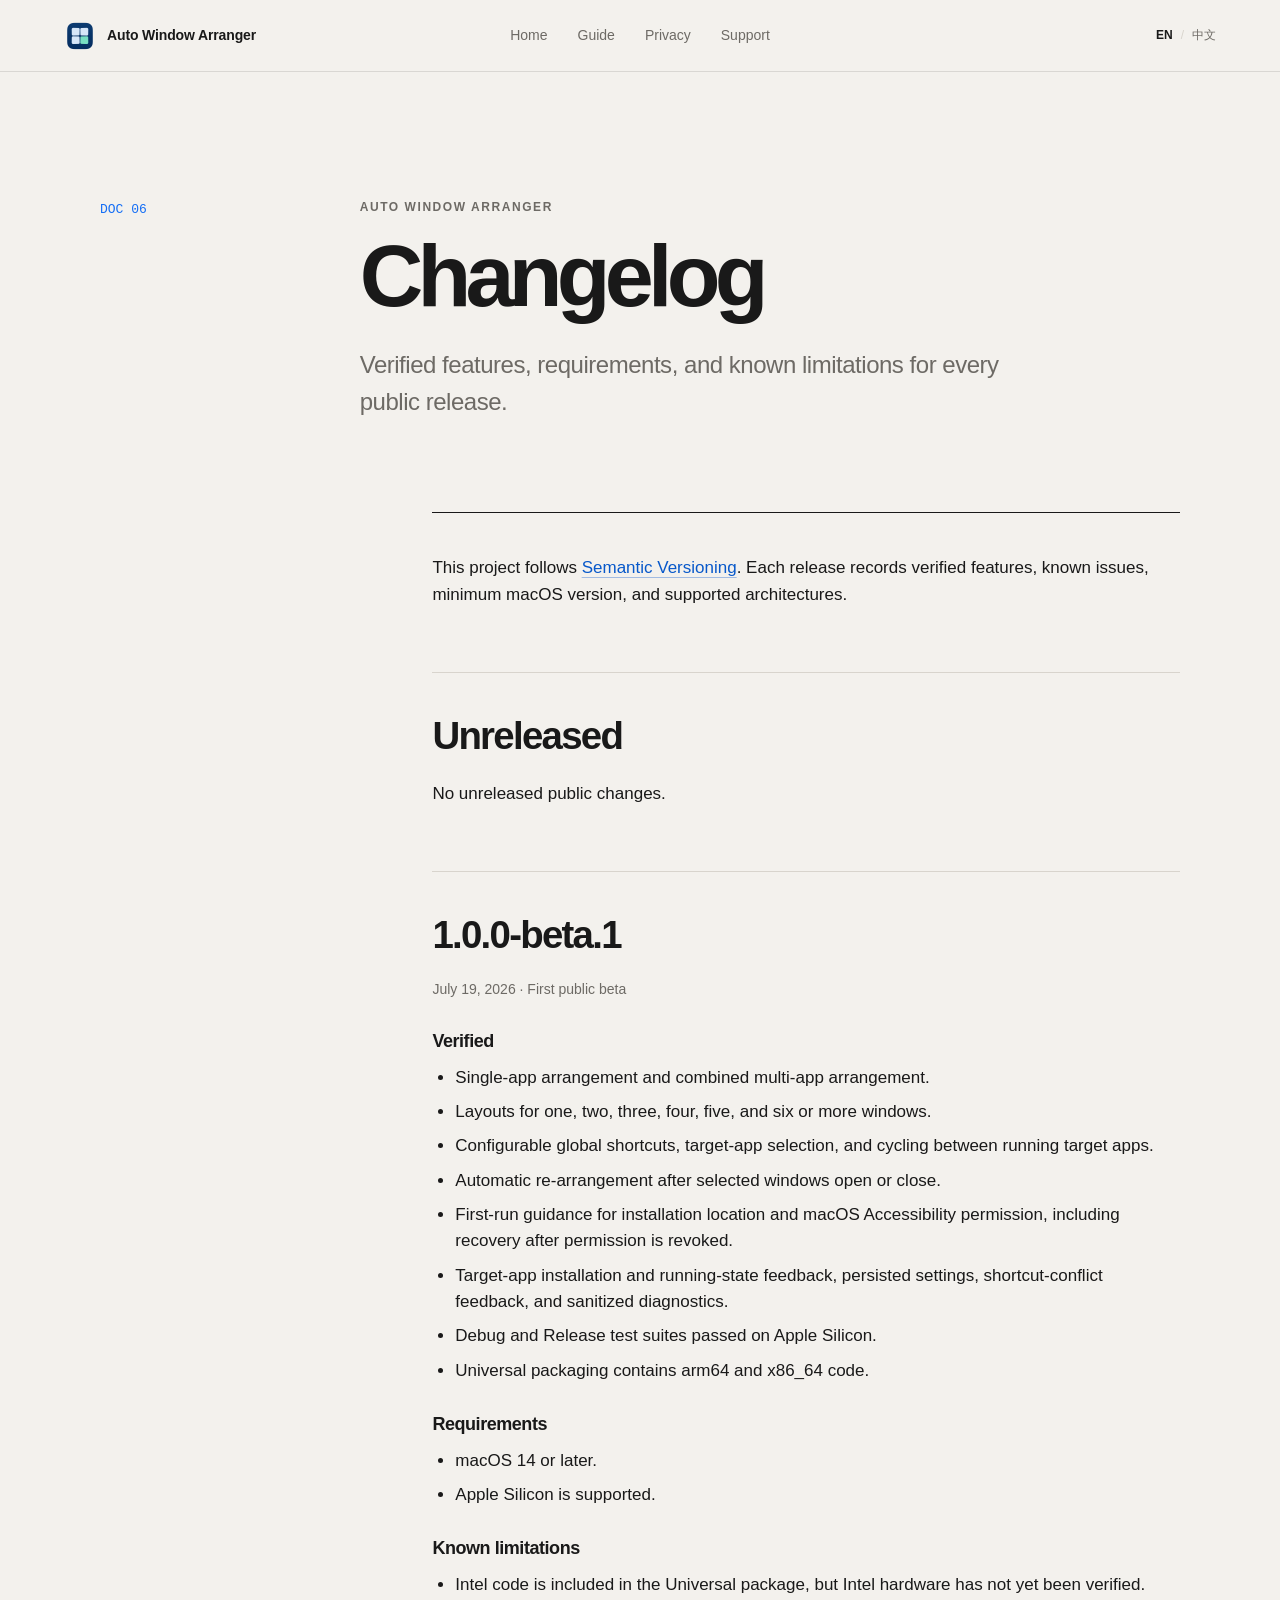
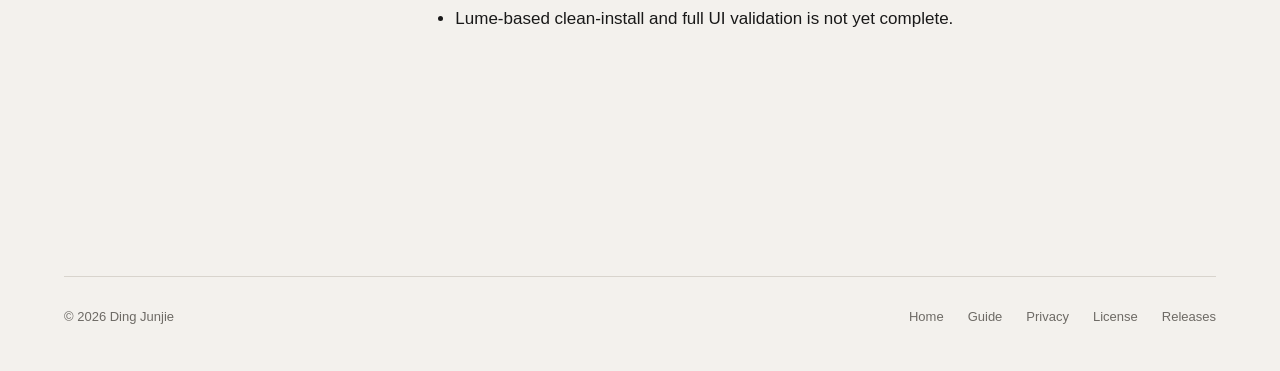
==== changelog.html @ 763513d2 "Add language-switched documentation pages" ====
<!doctype html>
<html lang="en" data-current-language="en" data-title-en="Changelog — Auto Window Arranger" data-title-zh="变更记录 — Auto Window Arranger">
  <head>
    <meta charset="utf-8">
    <meta name="viewport" content="width=device-width, initial-scale=1">
    <meta name="color-scheme" content="light">
    <meta name="description" content="Release history for Auto Window Arranger." data-description-en="Release history for Auto Window Arranger." data-description-zh="Auto Window Arranger 发布历史。">
    <title>Changelog — Auto Window Arranger</title>
    <link rel="icon" type="image/png" href="assets/app-icon.png">
    <link rel="stylesheet" href="styles.css">
    <script src="app.js" defer></script>
  </head>
  <body>
    <a class="skip-link" href="#main-content"><span data-language="en">Skip to content</span><span data-language="zh">跳到正文</span></a>
    <header class="site-header">
      <a class="wordmark" href="index.html" aria-label="Auto Window Arranger home" data-aria-label-en="Auto Window Arranger home" data-aria-label-zh="Auto Window Arranger 首页"><img src="assets/app-icon.png" alt="" width="32" height="32"><span>Auto Window Arranger</span></a>
      <nav class="site-nav" aria-label="Primary navigation" data-aria-label-en="Primary navigation" data-aria-label-zh="主导航"><a href="index.html"><span data-language="en">Home</span><span data-language="zh">首页</span></a><a href="guide.html"><span data-language="en">Guide</span><span data-language="zh">指南</span></a><a href="privacy.html"><span data-language="en">Privacy</span><span data-language="zh">隐私</span></a><a href="support.html"><span data-language="en">Support</span><span data-language="zh">支持</span></a></nav>
      <div class="language-switch" aria-label="Language" data-aria-label-en="Language" data-aria-label-zh="语言"><button type="button" data-language-option="en" aria-pressed="true">EN</button><span aria-hidden="true">/</span><button type="button" data-language-option="zh" aria-pressed="false">中文</button></div>
    </header>

    <main class="document-shell" id="main-content">
      <header class="document-hero"><p class="section-number">DOC 06</p><div><p class="eyebrow">Auto Window Arranger</p><h1><span data-language="en">Changelog</span><span data-language="zh">变更记录</span></h1><p class="document-lead"><span data-language="en">Verified features, requirements, and known limitations for every public release.</span><span data-language="zh">记录每个公开版本已验证的功能、系统要求和已知限制。</span></p></div></header>

      <article class="document-content" data-language="en" lang="en">
        <section><p>This project follows <a href="https://semver.org/">Semantic Versioning</a>. Each release records verified features, known issues, minimum macOS version, and supported architectures.</p></section>
        <section><h2>Unreleased</h2><p>No unreleased public changes.</p></section>
        <section>
          <h2>1.0.0-beta.1</h2>
          <p class="document-meta">July 19, 2026 · First public beta</p>
          <h3>Verified</h3>
          <ul><li>Single-app arrangement and combined multi-app arrangement.</li><li>Layouts for one, two, three, four, five, and six or more windows.</li><li>Configurable global shortcuts, target-app selection, and cycling between running target apps.</li><li>Automatic re-arrangement after selected windows open or close.</li><li>First-run guidance for installation location and macOS Accessibility permission, including recovery after permission is revoked.</li><li>Target-app installation and running-state feedback, persisted settings, shortcut-conflict feedback, and sanitized diagnostics.</li><li>Debug and Release test suites passed on Apple Silicon.</li><li>Universal packaging contains arm64 and x86_64 code.</li></ul>
          <h3>Requirements</h3><ul><li>macOS 14 or later.</li><li>Apple Silicon is supported.</li></ul>
          <h3>Known limitations</h3><ul><li>Intel code is included in the Universal package, but Intel hardware has not yet been verified.</li><li>Lume-based clean-install and full UI validation is not yet complete.</li></ul>
        </section>
      </article>

      <article class="document-content" data-language="zh" lang="zh-CN">
        <section><p>本项目采用<a href="https://semver.org/">语义化版本</a>。每个版本记录已验证功能、已知问题、最低 macOS 版本和支持架构。</p></section>
        <section><h2>尚未发布</h2><p>暂无尚未发布的公开变更。</p></section>
        <section>
          <h2>1.0.0-beta.1</h2>
          <p class="document-meta">2026 年 7 月 19 日 · 首个公开 Beta</p>
          <h3>已验证</h3>
          <ul><li>单 App 排列和多 App 组合排列。</li><li>已验证 1、2、3、4、5 和 6 个以上窗口的布局。</li><li>可配置的全局快捷键、目标 App 选择及运行中目标 App 的循环切换。</li><li>所选窗口打开或关闭后的自动重排。</li><li>首次运行时的安装位置和 macOS 辅助功能权限引导，以及权限撤销后的恢复入口。</li><li>目标 App 安装与运行状态反馈、设置持久化、快捷键冲突反馈和脱敏诊断。</li><li>Debug 和 Release 测试套件已在 Apple Silicon 上通过。</li><li>Universal 包已包含 arm64 和 x86_64 代码。</li></ul>
          <h3>系统要求</h3><ul><li>macOS 14 或更高版本。</li><li>支持 Apple Silicon。</li></ul>
          <h3>已知限制</h3><ul><li>Universal 包已包含 Intel 代码，但 Intel 真机尚未验证。</li><li>基于 Lume 的干净安装与完整界面验证尚未完成。</li></ul>
        </section>
      </article>
    </main>

    <footer class="site-footer"><p>© 2026 Ding Junjie</p><nav aria-label="Footer navigation" data-aria-label-en="Footer navigation" data-aria-label-zh="页脚导航"><a href="index.html"><span data-language="en">Home</span><span data-language="zh">首页</span></a><a href="guide.html"><span data-language="en">Guide</span><span data-language="zh">指南</span></a><a href="privacy.html"><span data-language="en">Privacy</span><span data-language="zh">隐私</span></a><a href="license.html"><span data-language="en">License</span><span data-language="zh">许可</span></a><a href="https://github.com/junjie-xyz/auto-window-arranger/releases"><span data-language="en">Releases</span><span data-language="zh">发布</span></a></nav></footer>
  </body>
</html>
---- styles.css ----
:root {
  --background: #f3f1ed;
  --surface: #fbfaf7;
  --ink: #191919;
  --muted: #6d6a65;
  --line: #d8d4cd;
  --accent: #146ef5;
  --accent-dark: #0758ca;
  --header-height: 72px;
  --page-gutter: clamp(20px, 5vw, 80px);
  --content-width: 1280px;
}

* {
  box-sizing: border-box;
}

html {
  scroll-behavior: smooth;
}

body {
  margin: 0;
  background: var(--background);
  color: var(--ink);
  font-family: -apple-system, BlinkMacSystemFont, "SF Pro Text", "Helvetica Neue", sans-serif;
  font-size: 17px;
  line-height: 1.55;
  text-rendering: optimizeLegibility;
}

button,
a {
  font: inherit;
}

a {
  color: inherit;
}

img {
  display: block;
  max-width: 100%;
}

[data-language="zh"] {
  display: none;
}

html[data-current-language="zh"] [data-language="en"] {
  display: none;
}

html[data-current-language="zh"] [data-language="zh"] {
  display: revert;
}

.skip-link {
  position: fixed;
  top: 10px;
  left: 10px;
  z-index: 100;
  padding: 10px 14px;
  background: var(--ink);
  color: white;
  text-decoration: none;
  transform: translateY(-150%);
}

.skip-link:focus {
  transform: translateY(0);
}

.site-header {
  position: relative;
  z-index: 20;
  height: var(--header-height);
  display: grid;
  grid-template-columns: 1fr auto 1fr;
  align-items: center;
  gap: 24px;
  padding: 0 var(--page-gutter);
  border-bottom: 1px solid rgba(25, 25, 25, 0.12);
}

.wordmark {
  display: inline-flex;
  align-items: center;
  gap: 11px;
  width: fit-content;
  color: var(--ink);
  font-size: 14px;
  font-weight: 650;
  letter-spacing: -0.01em;
  text-decoration: none;
}

.wordmark img {
  border-radius: 8px;
}

.site-nav {
  display: flex;
  align-items: center;
  gap: 30px;
  font-size: 14px;
}

.site-nav a,
.site-footer a {
  color: var(--muted);
  text-decoration: none;
  transition: color 160ms ease;
}

.site-nav a:hover,
.site-footer a:hover {
  color: var(--accent);
}

.language-switch {
  justify-self: end;
  display: flex;
  align-items: center;
  gap: 8px;
  color: var(--line);
  font-size: 12px;
}

.language-switch button {
  padding: 4px 0;
  border: 0;
  background: transparent;
  color: var(--muted);
  cursor: pointer;
}

.language-switch button[aria-pressed="true"] {
  color: var(--ink);
  font-weight: 700;
}

.language-switch button:hover {
  color: var(--accent);
}

.hero {
  min-height: calc(100svh - var(--header-height));
  display: grid;
  grid-template-columns: minmax(310px, 0.88fr) minmax(440px, 1.12fr);
  align-items: center;
  gap: clamp(30px, 5vw, 100px);
  padding: clamp(56px, 8vh, 100px) var(--page-gutter);
  overflow: hidden;
}

.hero-copy {
  position: relative;
  z-index: 2;
  min-width: 0;
  max-width: 670px;
}

.eyebrow {
  margin: 0 0 18px;
  color: var(--muted);
  font-size: 12px;
  font-weight: 700;
  letter-spacing: 0.13em;
  line-height: 1.3;
  text-transform: uppercase;
}

h1,
h2,
h3,
p {
  text-wrap: pretty;
}

h1 {
  margin: 0;
  font-size: clamp(64px, 7.8vw, 130px);
  font-weight: 720;
  letter-spacing: -0.075em;
  line-height: 0.82;
}

.hero-promise {
  max-width: 570px;
  margin: 36px 0 0;
  font-size: clamp(27px, 3vw, 46px);
  font-weight: 590;
  letter-spacing: -0.045em;
  line-height: 1.05;
}

.hero-summary {
  max-width: 590px;
  margin: 24px 0 0;
  color: var(--muted);
  font-size: clamp(16px, 1.2vw, 19px);
}

.hero-actions {
  display: flex;
  align-items: center;
  flex-wrap: wrap;
  gap: 22px;
  margin-top: 32px;
}

.button {
  display: inline-flex;
  align-items: center;
  justify-content: center;
  gap: 11px;
  min-height: 50px;
  padding: 13px 19px;
  border: 1px solid transparent;
  text-decoration: none;
  transition: background-color 160ms ease, border-color 160ms ease, transform 160ms ease;
}

.button-primary {
  background: var(--accent);
  color: white;
  font-weight: 650;
}

.button-primary:hover {
  background: var(--accent-dark);
  transform: translateY(-2px);
}

.text-link {
  display: inline-flex;
  align-items: center;
  gap: 8px;
  color: var(--ink);
  font-weight: 620;
  text-decoration-color: var(--line);
  text-decoration-thickness: 1px;
  text-underline-offset: 5px;
  transition: color 160ms ease, text-decoration-color 160ms ease;
}

.text-link:hover {
  color: var(--accent);
  text-decoration-color: var(--accent);
}

.availability {
  margin: 19px 0 0;
  color: var(--muted);
  font-size: 13px;
}

.geometry-stage {
  position: relative;
  min-height: min(67vh, 720px);
  display: grid;
  grid-template-rows: 1fr auto;
  place-items: center;
  gap: 42px;
  margin: 0;
}

.geometry-stage figcaption {
  color: var(--muted);
  font-family: ui-monospace, "SFMono-Regular", Menlo, monospace;
  font-size: 10px;
  letter-spacing: 0.08em;
  text-transform: uppercase;
}

.screen-outline {
  position: relative;
  width: min(100%, 720px);
  aspect-ratio: 1.38;
  border: 1px solid rgba(25, 25, 25, 0.35);
}

.screen-outline::before,
.screen-outline::after {
  position: absolute;
  content: "";
  background: var(--line);
}

.screen-outline::before {
  right: -34px;
  bottom: -1px;
  left: -34px;
  height: 1px;
}

.screen-outline::after {
  top: -34px;
  bottom: -34px;
  left: -1px;
  width: 1px;
}

.screen-origin,
.dimension {
  position: absolute;
  color: var(--muted);
  font-family: ui-monospace, "SFMono-Regular", Menlo, monospace;
  font-size: 10px;
  letter-spacing: 0.04em;
}

.screen-origin {
  top: -24px;
  left: 8px;
}

.dimension-width {
  bottom: -27px;
  left: 50%;
  transform: translateX(-50%);
}

.dimension-height {
  top: 50%;
  left: -47px;
  transform: rotate(-90deg) translateX(50%);
}

.window-tile {
  position: absolute;
  border: 1px solid var(--accent);
  background: var(--surface);
  color: var(--accent);
  transition: background-color 220ms ease, color 220ms ease, transform 220ms ease;
}

.window-tile span {
  position: absolute;
  top: 8px;
  left: 10px;
  font-family: ui-monospace, "SFMono-Regular", Menlo, monospace;
  font-size: 10px;
}

.window-tile-one {
  top: 3%;
  left: 2%;
  width: 47%;
  height: 45%;
}

.window-tile-two {
  top: 3%;
  right: 2%;
  width: 47%;
  height: 45%;
}

.window-tile-three {
  bottom: 3%;
  left: 2%;
  width: 47%;
  height: 45%;
}

.window-tile-four {
  right: 2%;
  bottom: 3%;
  width: 47%;
  height: 45%;
}

.window-tile-five {
  top: 28%;
  left: 27%;
  z-index: 2;
  width: 46%;
  height: 44%;
  background: var(--accent);
  color: white;
}

.screen-outline:hover .window-tile-five {
  transform: translate(8px, -8px);
}

.fact-line,
.section,
.final-cta,
.site-footer {
  width: min(100% - (var(--page-gutter) * 2), var(--content-width));
  margin-inline: auto;
}

.fact-line {
  padding: 32px 0;
  border-top: 1px solid var(--line);
  border-bottom: 1px solid var(--line);
}

.fact-line p {
  display: flex;
  align-items: baseline;
  justify-content: space-between;
  gap: 32px;
  margin: 0;
  color: var(--muted);
}

.fact-line strong {
  color: var(--ink);
  font-size: 20px;
}

.section {
  padding: clamp(100px, 14vw, 190px) 0;
  border-bottom: 1px solid var(--line);
}

.section-heading {
  display: grid;
  grid-template-columns: minmax(120px, 0.28fr) 1fr;
  align-items: start;
  gap: 30px;
  margin-bottom: clamp(60px, 8vw, 100px);
}

.section-number {
  margin: 0;
  color: var(--accent);
  font-family: ui-monospace, "SFMono-Regular", Menlo, monospace;
  font-size: 13px;
}

h2 {
  max-width: 900px;
  margin: 0;
  font-size: clamp(42px, 6vw, 84px);
  font-weight: 640;
  letter-spacing: -0.06em;
  line-height: 0.98;
}

h3 {
  margin: 0;
  font-size: 20px;
  font-weight: 650;
  letter-spacing: -0.025em;
  line-height: 1.2;
}

.steps {
  margin: 0;
  padding: 0;
  border-top: 1px solid var(--ink);
  list-style: none;
}

.steps li {
  display: grid;
  grid-template-columns: minmax(120px, 0.28fr) 1fr;
  gap: 30px;
  padding: 34px 0;
  border-bottom: 1px solid var(--line);
}

.step-index {
  color: var(--muted);
  font-family: ui-monospace, "SFMono-Regular", Menlo, monospace;
  font-size: 13px;
}

.steps p {
  max-width: 650px;
  margin: 8px 0 0;
  color: var(--muted);
}

code {
  font-family: ui-monospace, "SFMono-Regular", Menlo, monospace;
  font-size: 0.88em;
}

.permission-note {
  display: grid;
  grid-template-columns: minmax(120px, 0.28fr) 1fr;
  gap: 30px;
  margin-top: 55px;
}

.permission-note p:last-child {
  max-width: 790px;
  margin: 0;
  font-size: clamp(20px, 2.3vw, 32px);
  letter-spacing: -0.025em;
  line-height: 1.28;
}

.layout-list {
  display: grid;
  grid-template-columns: repeat(3, 1fr);
  border-top: 1px solid var(--ink);
}

.layout-item {
  min-width: 0;
  padding: 32px clamp(18px, 3vw, 42px) 30px;
  border-right: 1px solid var(--line);
  border-bottom: 1px solid var(--line);
}

.layout-item:nth-child(3n) {
  border-right: 0;
}

.layout-item > div:last-child {
  display: flex;
  align-items: baseline;
  justify-content: space-between;
  gap: 16px;
  margin-top: 24px;
  color: var(--muted);
  font-size: 14px;
}

.layout-item strong {
  color: var(--ink);
  font-size: 23px;
}

.layout-diagram {
  position: relative;
  display: grid;
  gap: 3px;
  width: 100%;
  aspect-ratio: 1.72;
  border: 1px solid var(--line);
  padding: 6px;
}

.layout-diagram i {
  display: block;
  border: 1px solid var(--accent);
  background: transparent;
  transition: background-color 180ms ease, transform 180ms ease;
}

.layout-item:hover .layout-diagram i {
  background: var(--accent);
}

.layout-item:hover .layout-diagram i:nth-child(even) {
  transform: translateY(-2px);
}

.layout-one {
  display: block;
}

.layout-one i {
  position: absolute;
  inset: 23% 24%;
}

.layout-two,
.layout-three {
  grid-template-columns: repeat(2, 1fr);
}

.layout-three {
  grid-template-columns: repeat(3, 1fr);
}

.layout-four,
.layout-five,
.layout-six {
  grid-template-columns: repeat(2, 1fr);
  grid-template-rows: repeat(2, 1fr);
}

.layout-five i:nth-child(5) {
  position: absolute;
  inset: 26% 28%;
  background: var(--surface);
}

.layout-item:hover .layout-five i:nth-child(5) {
  background: var(--accent);
  transform: translate(4px, -4px);
}

.layout-six {
  grid-template-columns: repeat(3, 1fr);
}

.layout-copy {
  display: grid;
  grid-template-columns: minmax(120px, 0.28fr) 1fr;
  gap: 30px;
  margin-top: 55px;
}

.layout-copy::before {
  color: var(--muted);
  content: "↳";
  font-size: 22px;
}

.layout-copy p {
  max-width: 860px;
  margin: 0;
  font-size: clamp(21px, 2.7vw, 36px);
  letter-spacing: -0.035em;
  line-height: 1.26;
}

.trust-columns {
  display: grid;
  grid-template-columns: repeat(2, 1fr);
  border-top: 1px solid var(--ink);
}

.trust-column {
  padding: 40px clamp(0px, 4vw, 60px) 46px 0;
  border-bottom: 1px solid var(--line);
}

.trust-column + .trust-column {
  padding-right: 0;
  padding-left: clamp(0px, 4vw, 60px);
  border-left: 1px solid var(--line);
}

.trust-column p {
  max-width: 520px;
  margin: 18px 0 26px;
  color: var(--muted);
}

.compatibility {
  margin-top: 62px;
  padding-left: calc(28% + 30px);
}

.compatibility p {
  max-width: 800px;
  margin: 0;
  color: var(--muted);
}

.compatibility strong {
  display: block;
  margin-bottom: 8px;
  color: var(--ink);
}

.final-cta {
  min-height: 72vh;
  display: flex;
  flex-direction: column;
  align-items: center;
  justify-content: center;
  padding: clamp(100px, 14vw, 190px) 0;
  text-align: center;
}

.final-cta img {
  margin-bottom: 26px;
  border-radius: 17px;
}

.final-cta h2 {
  max-width: 920px;
}

.final-cta > p:not(.eyebrow) {
  margin: 24px 0 30px;
  color: var(--muted);
}

.site-footer {
  display: flex;
  align-items: center;
  justify-content: space-between;
  gap: 30px;
  padding: 30px 0 44px;
  border-top: 1px solid var(--line);
  color: var(--muted);
  font-size: 13px;
}

.site-footer p {
  margin: 0;
}

.site-footer nav {
  display: flex;
  flex-wrap: wrap;
  gap: 24px;
}

.document-shell {
  width: min(100% - (var(--page-gutter) * 2), 1080px);
  margin-inline: auto;
  padding: clamp(72px, 10vw, 128px) 0 clamp(110px, 14vw, 180px);
}

.document-hero {
  display: grid;
  grid-template-columns: minmax(120px, 0.28fr) 1fr;
  gap: 30px;
  padding-bottom: clamp(56px, 8vw, 92px);
}

.document-hero h1 {
  max-width: 820px;
  font-size: clamp(48px, 7vw, 88px);
  font-weight: 660;
  letter-spacing: -0.065em;
  line-height: 0.96;
}

.document-lead {
  max-width: 720px;
  margin: 28px 0 0;
  color: var(--muted);
  font-size: clamp(18px, 2vw, 24px);
  letter-spacing: -0.02em;
}

.document-content {
  max-width: 800px;
  margin-left: calc(28% + 30px);
}

.document-content section {
  padding: 42px 0 46px;
  border-top: 1px solid var(--line);
}

.document-content section:first-child {
  border-top-color: var(--ink);
}

.document-content h2 {
  margin: 0 0 24px;
  font-size: clamp(29px, 3vw, 40px);
  font-weight: 640;
  letter-spacing: -0.045em;
  line-height: 1.08;
}

.document-content h3 {
  margin: 30px 0 12px;
  font-size: 18px;
}

.document-content p,
.document-content ul,
.document-content ol {
  margin-top: 0;
  margin-bottom: 18px;
}

.document-content ul,
.document-content ol {
  padding-left: 1.35em;
}

.document-content li + li {
  margin-top: 8px;
}

.document-content a {
  color: var(--accent-dark);
  text-decoration-color: rgba(7, 88, 202, 0.35);
  text-underline-offset: 4px;
}

.document-content pre {
  overflow-x: auto;
  margin: 20px 0;
  padding: 18px 20px;
  border-left: 2px solid var(--accent);
  background: var(--surface);
}

.document-content pre code {
  font-size: 14px;
}

.document-meta {
  color: var(--muted);
  font-size: 14px;
}

.motion-ready .window-tile {
  opacity: 0;
  transform: translateY(18px) scale(0.985);
}

.motion-ready.is-ready .window-tile {
  opacity: 1;
  transform: none;
  transition: opacity 420ms ease, transform 520ms cubic-bezier(0.2, 0.75, 0.3, 1), background-color 220ms ease, color 220ms ease;
}

.motion-ready.is-ready .window-tile-two {
  transition-delay: 70ms;
}

.motion-ready.is-ready .window-tile-three {
  transition-delay: 140ms;
}

.motion-ready.is-ready .window-tile-four {
  transition-delay: 210ms;
}

.motion-ready.is-ready .window-tile-five {
  transition-delay: 340ms;
}

.motion-ready .reveal {
  opacity: 0;
  transform: translateY(24px);
  transition: opacity 480ms ease, transform 560ms cubic-bezier(0.2, 0.75, 0.3, 1);
}

.motion-ready .reveal.is-visible {
  opacity: 1;
  transform: translateY(0);
}

:focus-visible {
  outline: 3px solid var(--accent);
  outline-offset: 4px;
}

@media (max-width: 980px) {
  .site-header {
    grid-template-columns: 1fr auto;
  }

  .site-nav {
    display: none;
  }

  .hero {
    grid-template-columns: minmax(0, 1fr);
    padding-top: 72px;
  }

  .geometry-stage {
    min-height: auto;
    padding: 30px 30px 35px;
  }

  .screen-outline {
    width: min(86vw, 680px);
  }

  .layout-list {
    grid-template-columns: repeat(2, 1fr);
  }

  .layout-item:nth-child(3n) {
    border-right: 1px solid var(--line);
  }

  .layout-item:nth-child(2n) {
    border-right: 0;
  }

}

@media (max-width: 680px) {
  :root {
    --header-height: 64px;
  }

  body {
    font-size: 16px;
  }

  .site-header {
    gap: 14px;
  }

  .wordmark span {
    display: none;
  }

  .hero {
    min-height: auto;
    padding-top: 62px;
    padding-bottom: 76px;
  }

  h1 {
    font-size: clamp(48px, 13.5vw, 60px);
  }

  .hero-promise {
    margin-top: 28px;
  }

  .geometry-stage {
    padding: 26px 23px 30px;
  }

  .dimension-height {
    left: -41px;
  }

  .fact-line p {
    display: block;
  }

  .fact-line strong {
    display: block;
    margin-bottom: 7px;
  }

  .section-heading,
  .steps li,
  .permission-note,
  .layout-copy {
    grid-template-columns: 1fr;
    gap: 18px;
  }

  .section-heading {
    margin-bottom: 54px;
  }

  .layout-list {
    grid-template-columns: 1fr;
  }

  .layout-item,
  .layout-item:nth-child(3n) {
    border-right: 0;
  }

  .layout-copy::before {
    display: none;
  }

  .trust-columns {
    grid-template-columns: 1fr;
  }

  .trust-column,
  .trust-column + .trust-column {
    padding-right: 0;
    padding-left: 0;
    border-left: 0;
  }

  .compatibility {
    padding-left: 0;
  }

  .document-hero {
    grid-template-columns: 1fr;
    gap: 18px;
  }

  .document-content {
    margin-left: 0;
  }

  .site-footer {
    align-items: flex-start;
    flex-direction: column;
  }
}

@media (prefers-reduced-motion: reduce) {
  html {
    scroll-behavior: auto;
  }

  *,
  *::before,
  *::after {
    animation-duration: 0.01ms !important;
    animation-iteration-count: 1 !important;
    scroll-behavior: auto !important;
    transition-duration: 0.01ms !important;
    transition-delay: 0ms !important;
  }

  .motion-ready .window-tile,
  .motion-ready .reveal {
    opacity: 1;
    transform: none;
  }
}
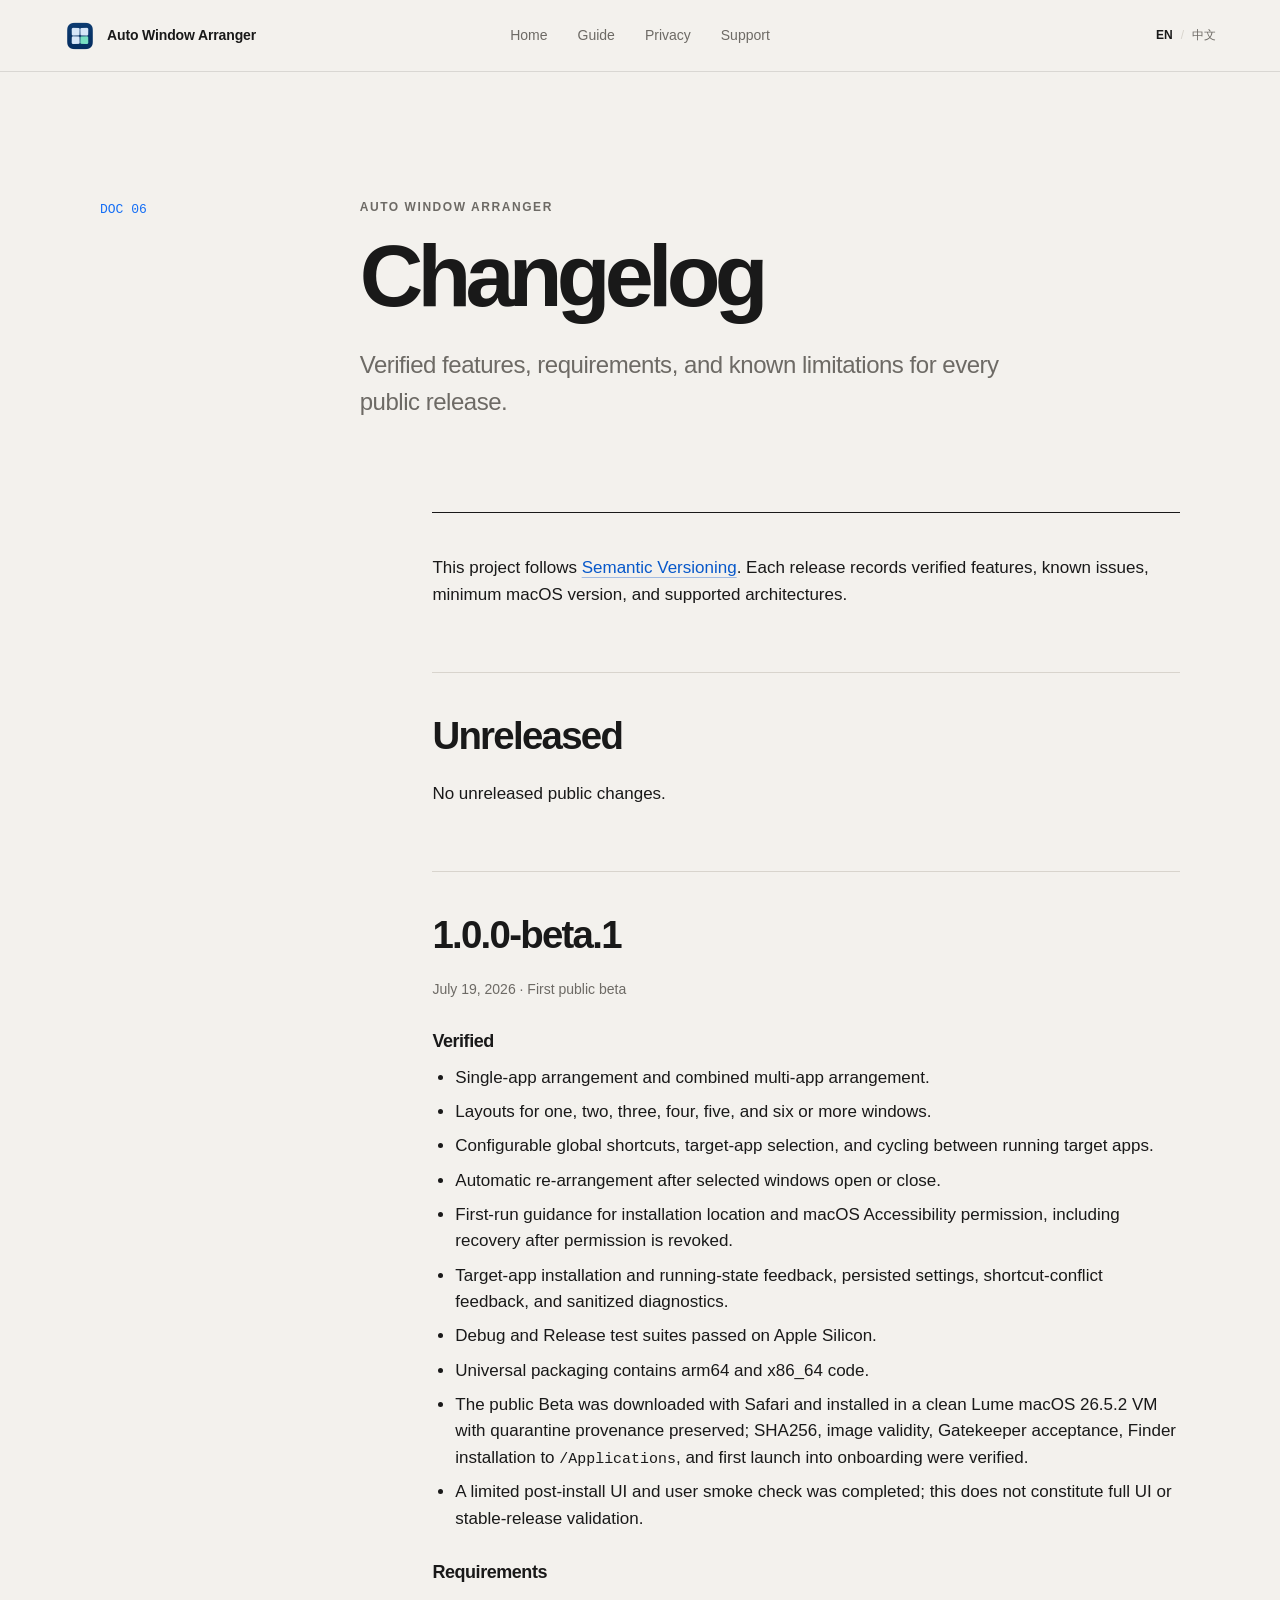
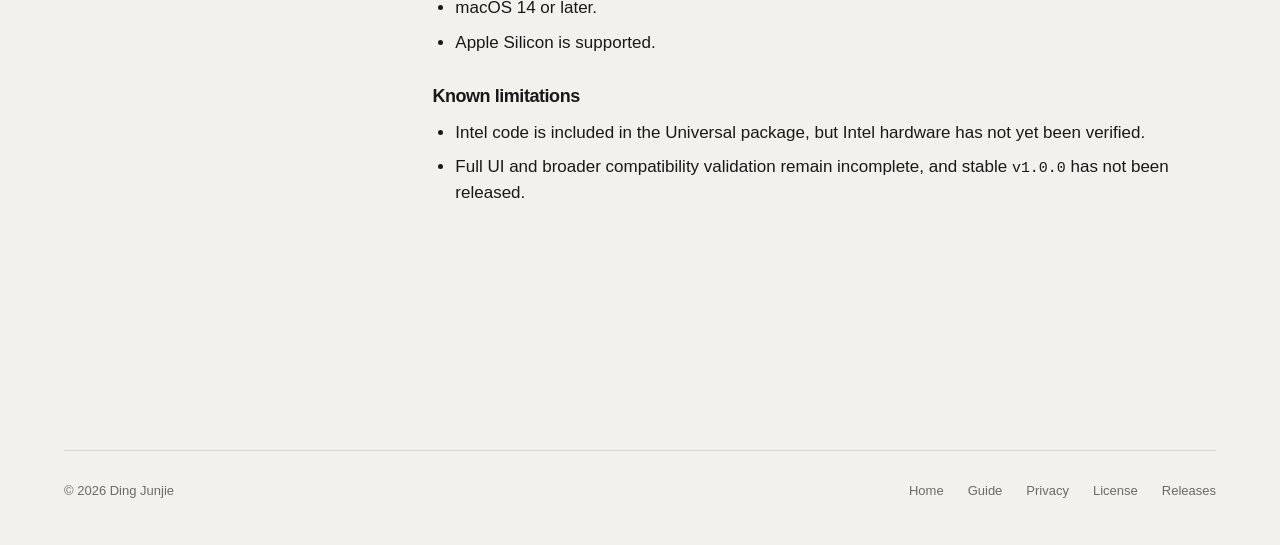
==== commit 3351d2e2: "Update beta validation status" ====
--- a/changelog.html
+++ b/changelog.html
@@ -28,9 +28,9 @@
           <h2>1.0.0-beta.1</h2>
           <p class="document-meta">July 19, 2026 · First public beta</p>
           <h3>Verified</h3>
-          <ul><li>Single-app arrangement and combined multi-app arrangement.</li><li>Layouts for one, two, three, four, five, and six or more windows.</li><li>Configurable global shortcuts, target-app selection, and cycling between running target apps.</li><li>Automatic re-arrangement after selected windows open or close.</li><li>First-run guidance for installation location and macOS Accessibility permission, including recovery after permission is revoked.</li><li>Target-app installation and running-state feedback, persisted settings, shortcut-conflict feedback, and sanitized diagnostics.</li><li>Debug and Release test suites passed on Apple Silicon.</li><li>Universal packaging contains arm64 and x86_64 code.</li></ul>
+          <ul><li>Single-app arrangement and combined multi-app arrangement.</li><li>Layouts for one, two, three, four, five, and six or more windows.</li><li>Configurable global shortcuts, target-app selection, and cycling between running target apps.</li><li>Automatic re-arrangement after selected windows open or close.</li><li>First-run guidance for installation location and macOS Accessibility permission, including recovery after permission is revoked.</li><li>Target-app installation and running-state feedback, persisted settings, shortcut-conflict feedback, and sanitized diagnostics.</li><li>Debug and Release test suites passed on Apple Silicon.</li><li>Universal packaging contains arm64 and x86_64 code.</li><li>The public Beta was downloaded with Safari and installed in a clean Lume macOS 26.5.2 VM with quarantine provenance preserved; SHA256, image validity, Gatekeeper acceptance, Finder installation to <code>/Applications</code>, and first launch into onboarding were verified.</li><li>A limited post-install UI and user smoke check was completed; this does not constitute full UI or stable-release validation.</li></ul>
           <h3>Requirements</h3><ul><li>macOS 14 or later.</li><li>Apple Silicon is supported.</li></ul>
-          <h3>Known limitations</h3><ul><li>Intel code is included in the Universal package, but Intel hardware has not yet been verified.</li><li>Lume-based clean-install and full UI validation is not yet complete.</li></ul>
+          <h3>Known limitations</h3><ul><li>Intel code is included in the Universal package, but Intel hardware has not yet been verified.</li><li>Full UI and broader compatibility validation remain incomplete, and stable <code>v1.0.0</code> has not been released.</li></ul>
         </section>
       </article>
 
@@ -41,9 +41,9 @@
           <h2>1.0.0-beta.1</h2>
           <p class="document-meta">2026 年 7 月 19 日 · 首个公开 Beta</p>
           <h3>已验证</h3>
-          <ul><li>单 App 排列和多 App 组合排列。</li><li>已验证 1、2、3、4、5 和 6 个以上窗口的布局。</li><li>可配置的全局快捷键、目标 App 选择及运行中目标 App 的循环切换。</li><li>所选窗口打开或关闭后的自动重排。</li><li>首次运行时的安装位置和 macOS 辅助功能权限引导，以及权限撤销后的恢复入口。</li><li>目标 App 安装与运行状态反馈、设置持久化、快捷键冲突反馈和脱敏诊断。</li><li>Debug 和 Release 测试套件已在 Apple Silicon 上通过。</li><li>Universal 包已包含 arm64 和 x86_64 代码。</li></ul>
+          <ul><li>单 App 排列和多 App 组合排列。</li><li>已验证 1、2、3、4、5 和 6 个以上窗口的布局。</li><li>可配置的全局快捷键、目标 App 选择及运行中目标 App 的循环切换。</li><li>所选窗口打开或关闭后的自动重排。</li><li>首次运行时的安装位置和 macOS 辅助功能权限引导，以及权限撤销后的恢复入口。</li><li>目标 App 安装与运行状态反馈、设置持久化、快捷键冲突反馈和脱敏诊断。</li><li>Debug 和 Release 测试套件已在 Apple Silicon 上通过。</li><li>Universal 包已包含 arm64 和 x86_64 代码。</li><li>已在干净的 Lume macOS 26.5.2 VM 中使用 Safari 下载并安装公开 Beta，保留 quarantine 下载来源，并验证 SHA256、映像有效性、Gatekeeper 放行、通过 Finder 安装到 <code>/Applications</code>，以及首次启动进入引导。</li><li>安装后只完成了有限范围的界面和用户冒烟确认；这不代表完整 UI 或 stable 验收已经完成。</li></ul>
           <h3>系统要求</h3><ul><li>macOS 14 或更高版本。</li><li>支持 Apple Silicon。</li></ul>
-          <h3>已知限制</h3><ul><li>Universal 包已包含 Intel 代码，但 Intel 真机尚未验证。</li><li>基于 Lume 的干净安装与完整界面验证尚未完成。</li></ul>
+          <h3>已知限制</h3><ul><li>Universal 包已包含 Intel 代码，但 Intel 真机尚未验证。</li><li>完整 UI 和更广兼容性场景仍未全部验证，stable <code>v1.0.0</code> 尚未发布。</li></ul>
         </section>
       </article>
     </main>
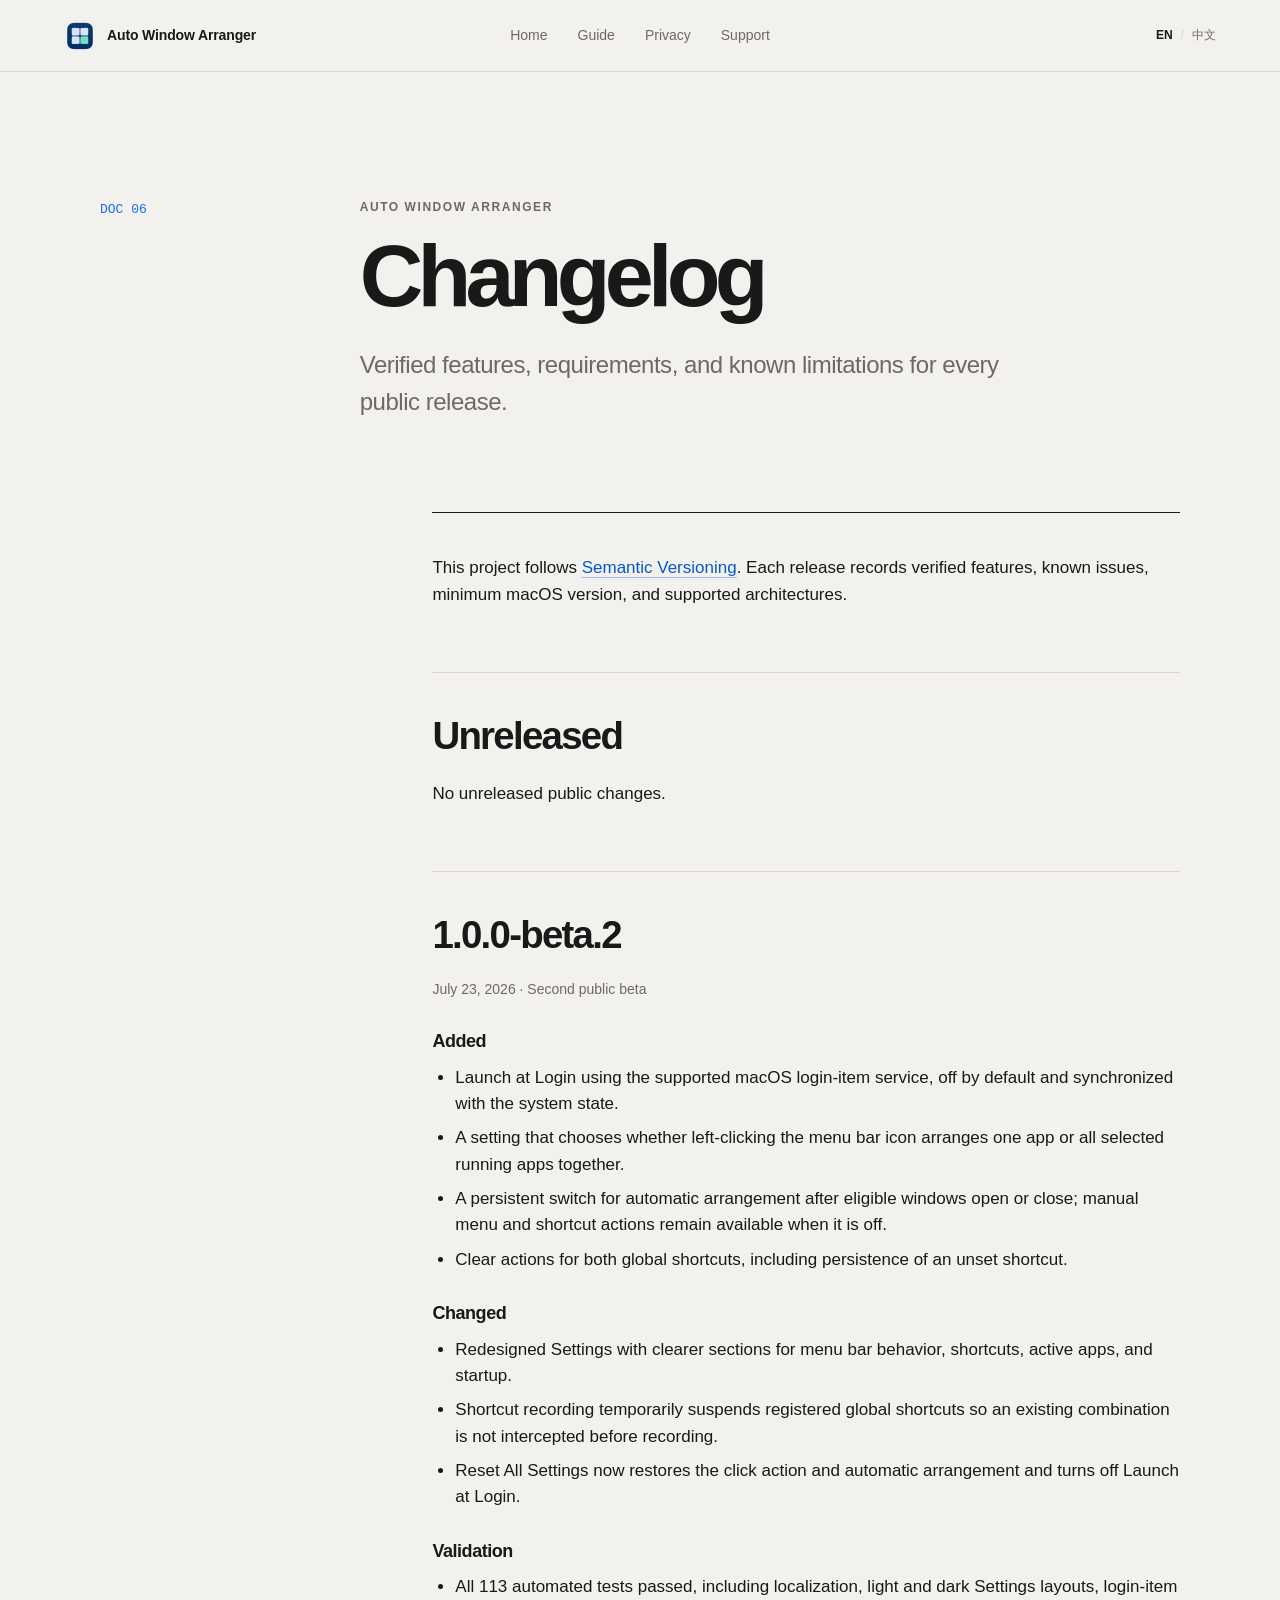
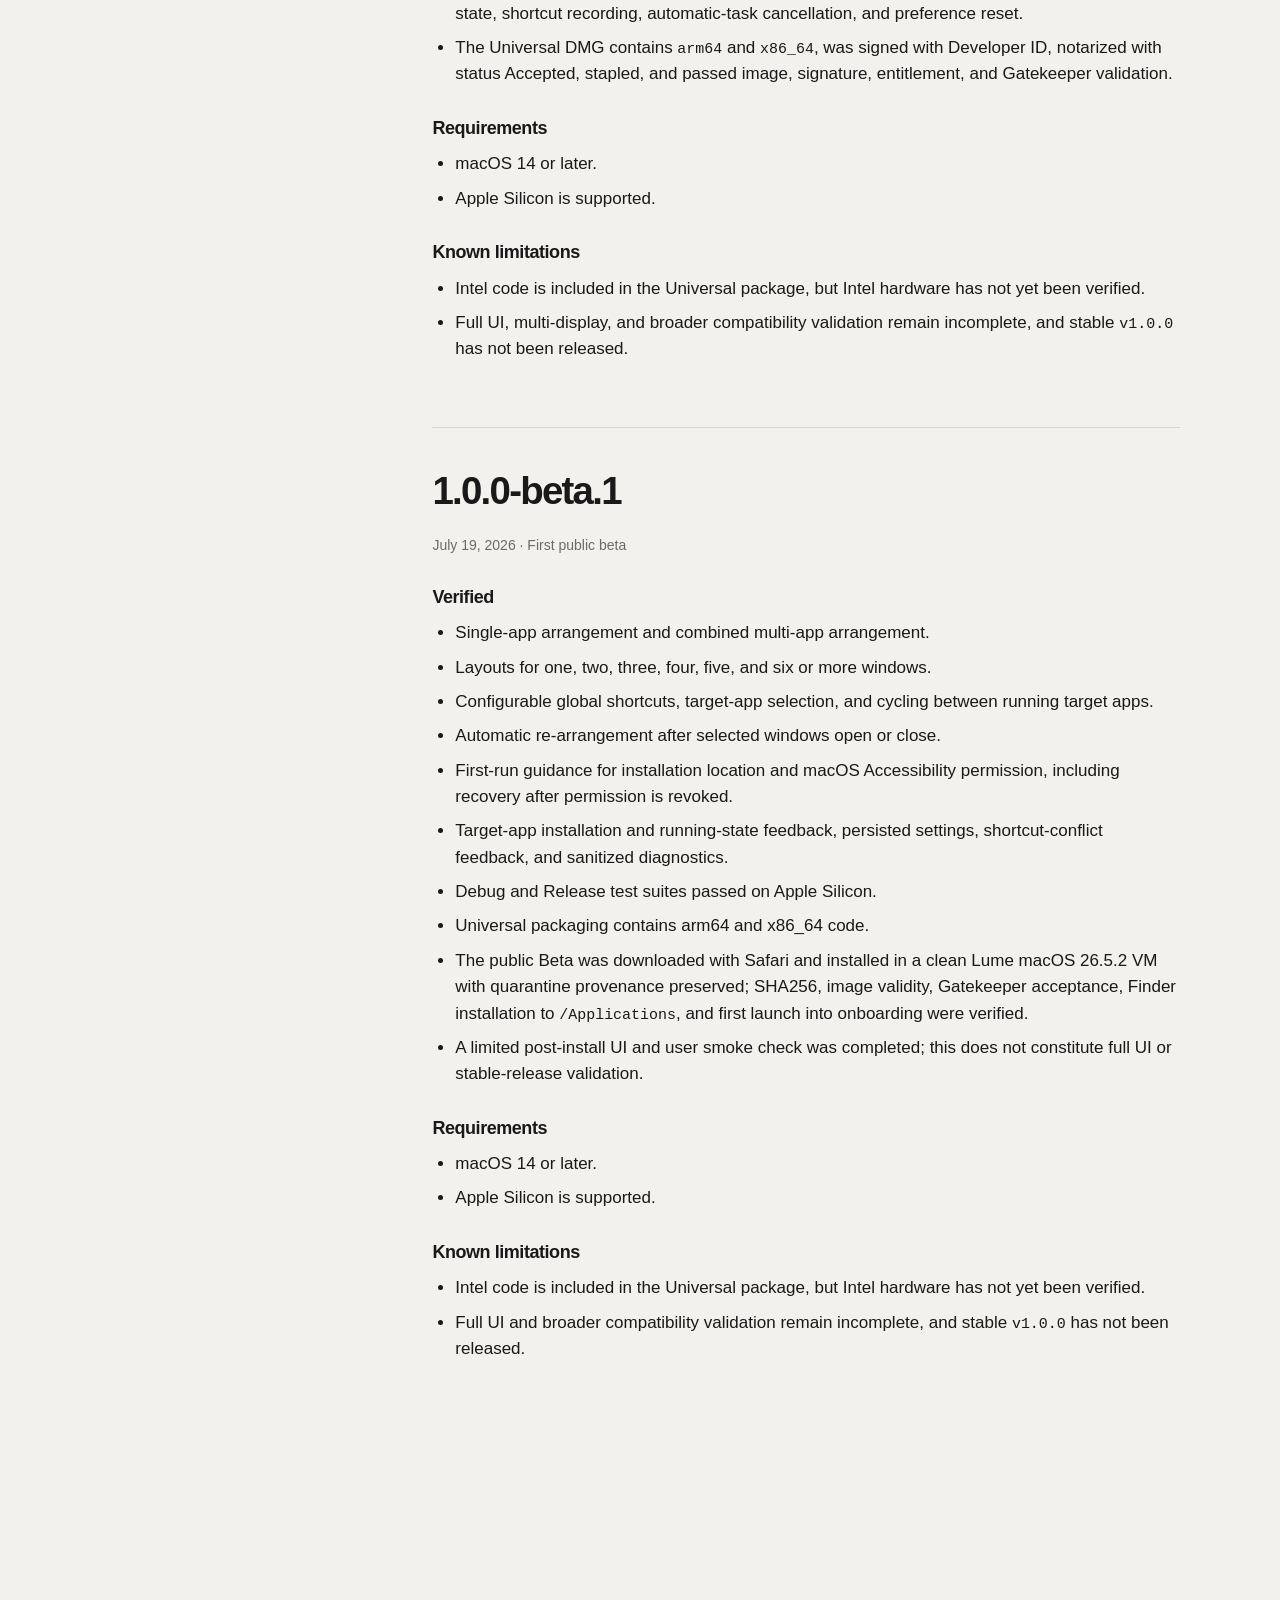
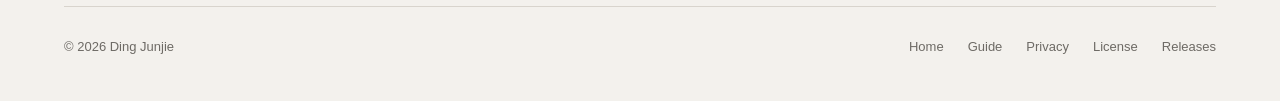
==== commit fb8aee18: "Publish 1.0.0 beta 2 documentation" ====
--- a/changelog.html
+++ b/changelog.html
@@ -25,6 +25,18 @@
         <section><p>This project follows <a href="https://semver.org/">Semantic Versioning</a>. Each release records verified features, known issues, minimum macOS version, and supported architectures.</p></section>
         <section><h2>Unreleased</h2><p>No unreleased public changes.</p></section>
         <section>
+          <h2>1.0.0-beta.2</h2>
+          <p class="document-meta">July 23, 2026 · Second public beta</p>
+          <h3>Added</h3>
+          <ul><li>Launch at Login using the supported macOS login-item service, off by default and synchronized with the system state.</li><li>A setting that chooses whether left-clicking the menu bar icon arranges one app or all selected running apps together.</li><li>A persistent switch for automatic arrangement after eligible windows open or close; manual menu and shortcut actions remain available when it is off.</li><li>Clear actions for both global shortcuts, including persistence of an unset shortcut.</li></ul>
+          <h3>Changed</h3>
+          <ul><li>Redesigned Settings with clearer sections for menu bar behavior, shortcuts, active apps, and startup.</li><li>Shortcut recording temporarily suspends registered global shortcuts so an existing combination is not intercepted before recording.</li><li>Reset All Settings now restores the click action and automatic arrangement and turns off Launch at Login.</li></ul>
+          <h3>Validation</h3>
+          <ul><li>All 113 automated tests passed, including localization, light and dark Settings layouts, login-item state, shortcut recording, automatic-task cancellation, and preference reset.</li><li>The Universal DMG contains <code>arm64</code> and <code>x86_64</code>, was signed with Developer ID, notarized with status Accepted, stapled, and passed image, signature, entitlement, and Gatekeeper validation.</li></ul>
+          <h3>Requirements</h3><ul><li>macOS 14 or later.</li><li>Apple Silicon is supported.</li></ul>
+          <h3>Known limitations</h3><ul><li>Intel code is included in the Universal package, but Intel hardware has not yet been verified.</li><li>Full UI, multi-display, and broader compatibility validation remain incomplete, and stable <code>v1.0.0</code> has not been released.</li></ul>
+        </section>
+        <section>
           <h2>1.0.0-beta.1</h2>
           <p class="document-meta">July 19, 2026 · First public beta</p>
           <h3>Verified</h3>
@@ -37,6 +49,18 @@
       <article class="document-content" data-language="zh" lang="zh-CN">
         <section><p>本项目采用<a href="https://semver.org/">语义化版本</a>。每个版本记录已验证功能、已知问题、最低 macOS 版本和支持架构。</p></section>
         <section><h2>尚未发布</h2><p>暂无尚未发布的公开变更。</p></section>
+        <section>
+          <h2>1.0.0-beta.2</h2>
+          <p class="document-meta">2026 年 7 月 23 日 · 第二个公开 Beta</p>
+          <h3>新增</h3>
+          <ul><li>使用 macOS 官方登录项机制支持“登录时启动”，默认关闭并与系统真实状态同步。</li><li>支持选择左键点击菜单栏图标时排列一个 App，或组合排列所有已选择且正在运行的 App。</li><li>支持持久关闭符合条件的窗口打开或关闭后的自动排列；关闭后仍可使用菜单和快捷键手动排列。</li><li>两个全局快捷键均可清空，并持久保存未设置状态。</li></ul>
+          <h3>变更</h3>
+          <ul><li>重新设计设置界面，清晰划分菜单栏、快捷键、生效 App 和启动选项。</li><li>录制快捷键时暂时停用已注册的全局快捷键，避免现有组合在录制前被拦截。</li><li>恢复所有默认设置时会同时恢复点击动作和自动排列，并关闭登录时启动。</li></ul>
+          <h3>验证</h3>
+          <ul><li>113 项自动测试全部通过，覆盖本地化、明暗模式设置布局、登录项状态、快捷键录制、自动任务取消和偏好恢复。</li><li>Universal DMG 包含 <code>arm64</code> 和 <code>x86_64</code>，已使用 Developer ID 签名，公证状态为 Accepted，完成 staple，并通过映像、签名、entitlements 和 Gatekeeper 验证。</li></ul>
+          <h3>系统要求</h3><ul><li>macOS 14 或更高版本。</li><li>支持 Apple Silicon。</li></ul>
+          <h3>已知限制</h3><ul><li>Universal 包已包含 Intel 代码，但 Intel 真机尚未验证。</li><li>完整 UI、多显示器和更广兼容性场景仍未全部验证，stable <code>v1.0.0</code> 尚未发布。</li></ul>
+        </section>
         <section>
           <h2>1.0.0-beta.1</h2>
           <p class="document-meta">2026 年 7 月 19 日 · 首个公开 Beta</p>
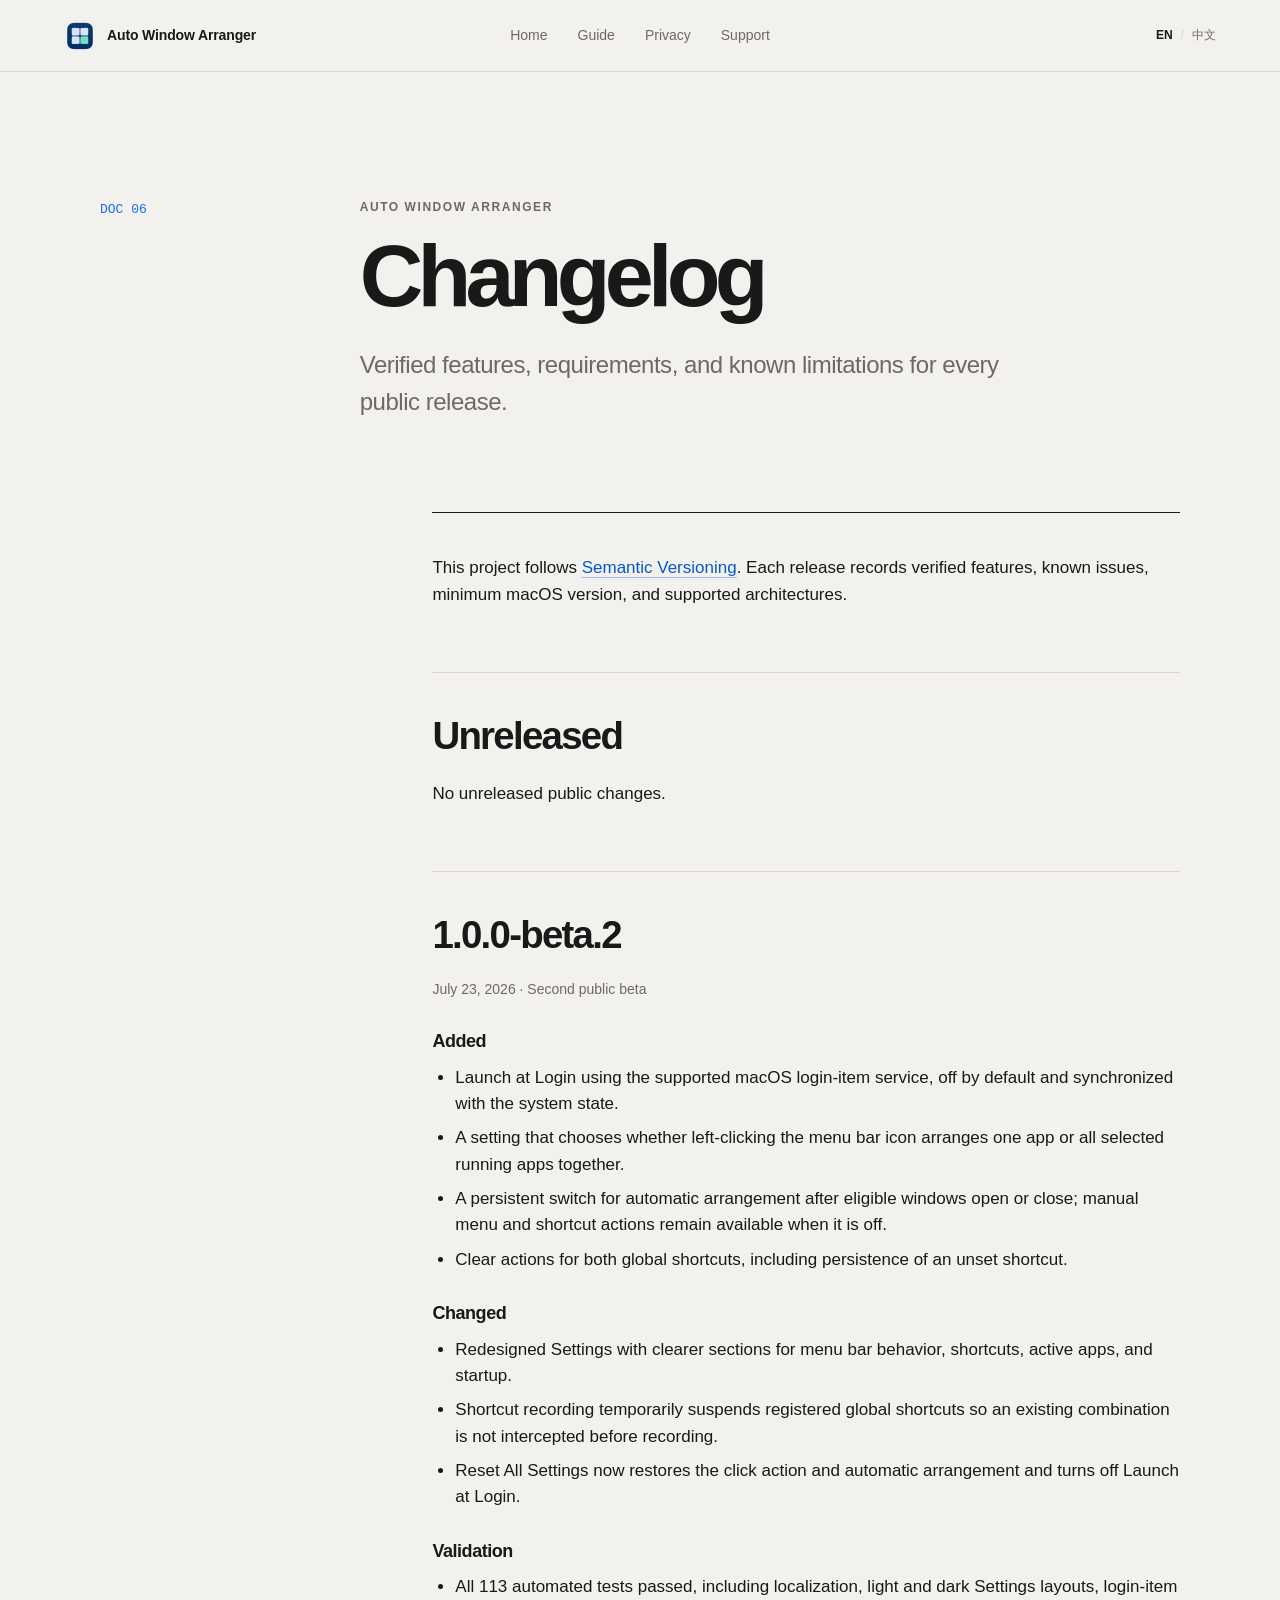
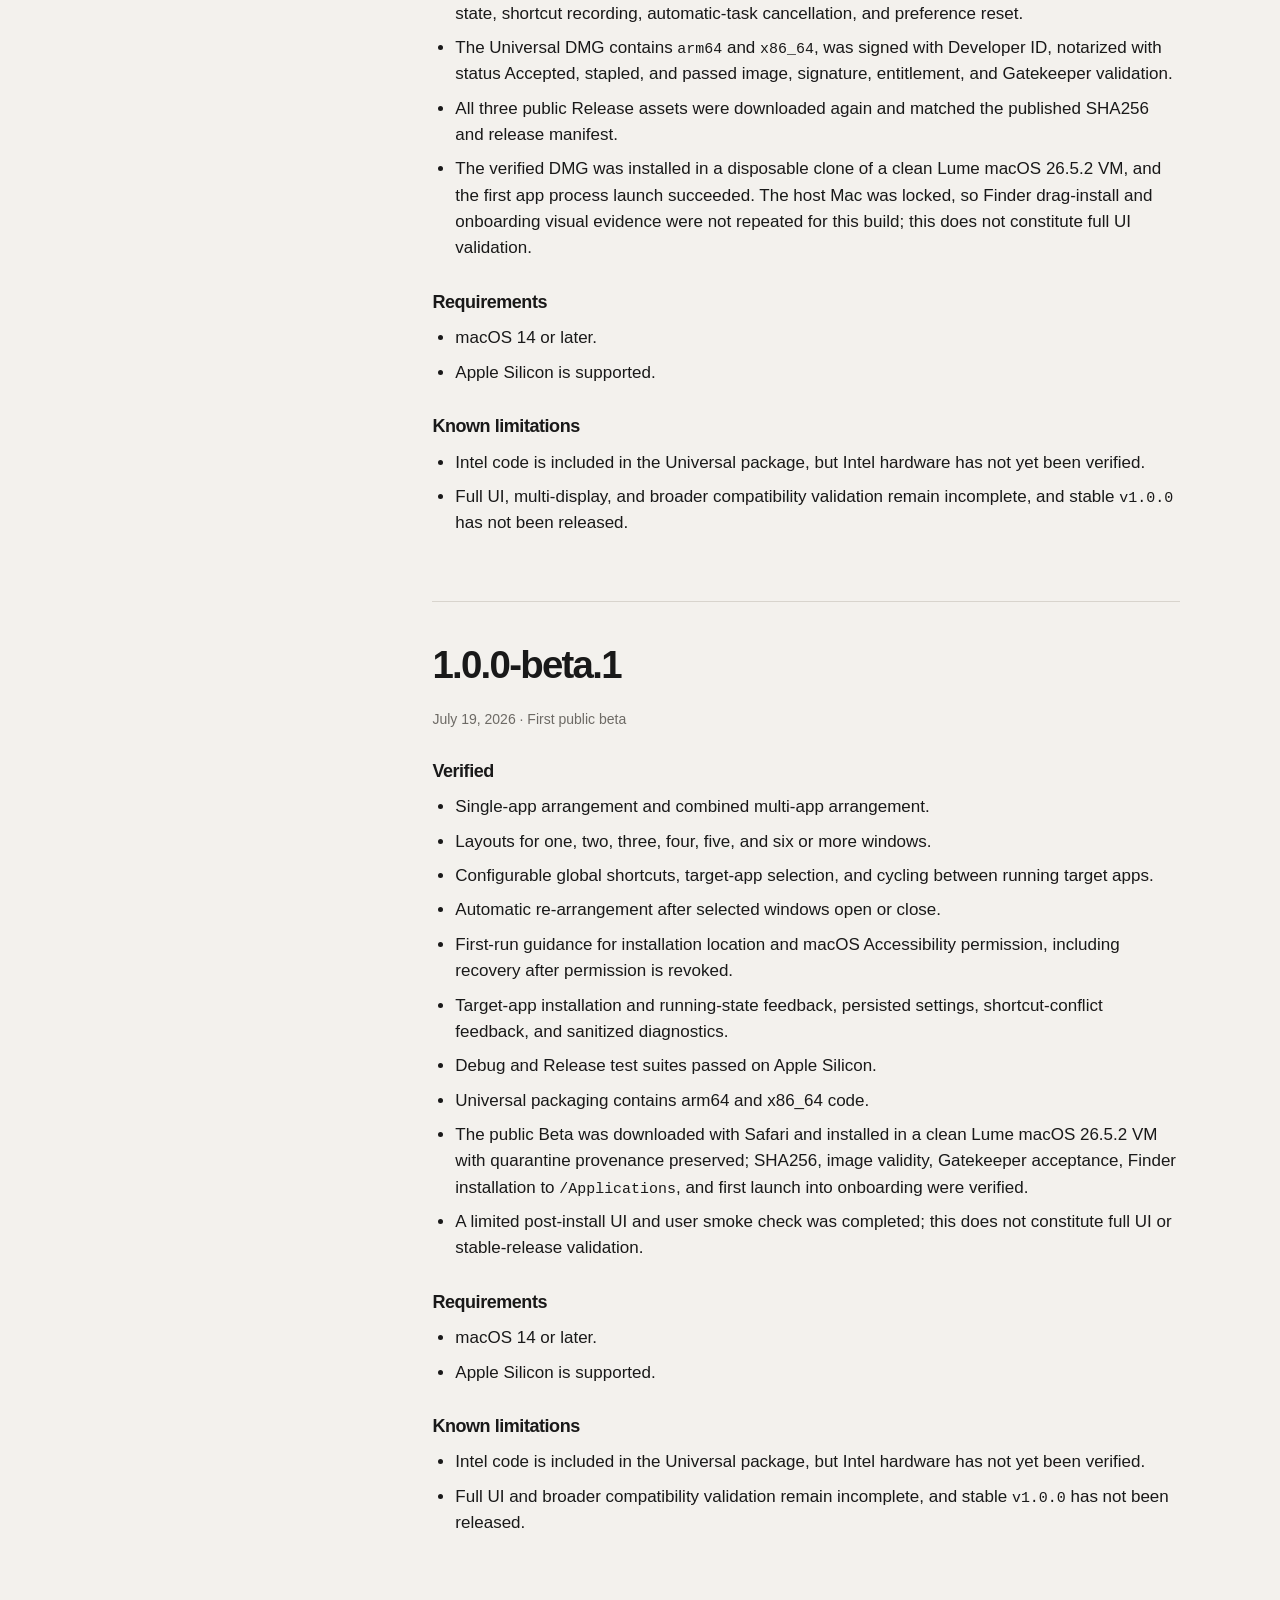
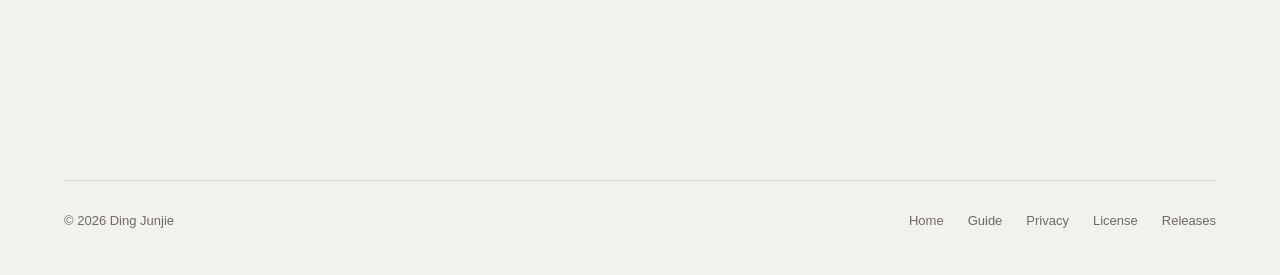
==== commit 93097c58: "Record beta 2 release validation" ====
--- a/changelog.html
+++ b/changelog.html
@@ -32,7 +32,7 @@
           <h3>Changed</h3>
           <ul><li>Redesigned Settings with clearer sections for menu bar behavior, shortcuts, active apps, and startup.</li><li>Shortcut recording temporarily suspends registered global shortcuts so an existing combination is not intercepted before recording.</li><li>Reset All Settings now restores the click action and automatic arrangement and turns off Launch at Login.</li></ul>
           <h3>Validation</h3>
-          <ul><li>All 113 automated tests passed, including localization, light and dark Settings layouts, login-item state, shortcut recording, automatic-task cancellation, and preference reset.</li><li>The Universal DMG contains <code>arm64</code> and <code>x86_64</code>, was signed with Developer ID, notarized with status Accepted, stapled, and passed image, signature, entitlement, and Gatekeeper validation.</li></ul>
+          <ul><li>All 113 automated tests passed, including localization, light and dark Settings layouts, login-item state, shortcut recording, automatic-task cancellation, and preference reset.</li><li>The Universal DMG contains <code>arm64</code> and <code>x86_64</code>, was signed with Developer ID, notarized with status Accepted, stapled, and passed image, signature, entitlement, and Gatekeeper validation.</li><li>All three public Release assets were downloaded again and matched the published SHA256 and release manifest.</li><li>The verified DMG was installed in a disposable clone of a clean Lume macOS 26.5.2 VM, and the first app process launch succeeded. The host Mac was locked, so Finder drag-install and onboarding visual evidence were not repeated for this build; this does not constitute full UI validation.</li></ul>
           <h3>Requirements</h3><ul><li>macOS 14 or later.</li><li>Apple Silicon is supported.</li></ul>
           <h3>Known limitations</h3><ul><li>Intel code is included in the Universal package, but Intel hardware has not yet been verified.</li><li>Full UI, multi-display, and broader compatibility validation remain incomplete, and stable <code>v1.0.0</code> has not been released.</li></ul>
         </section>
@@ -57,7 +57,7 @@
           <h3>变更</h3>
           <ul><li>重新设计设置界面，清晰划分菜单栏、快捷键、生效 App 和启动选项。</li><li>录制快捷键时暂时停用已注册的全局快捷键，避免现有组合在录制前被拦截。</li><li>恢复所有默认设置时会同时恢复点击动作和自动排列，并关闭登录时启动。</li></ul>
           <h3>验证</h3>
-          <ul><li>113 项自动测试全部通过，覆盖本地化、明暗模式设置布局、登录项状态、快捷键录制、自动任务取消和偏好恢复。</li><li>Universal DMG 包含 <code>arm64</code> 和 <code>x86_64</code>，已使用 Developer ID 签名，公证状态为 Accepted，完成 staple，并通过映像、签名、entitlements 和 Gatekeeper 验证。</li></ul>
+          <ul><li>113 项自动测试全部通过，覆盖本地化、明暗模式设置布局、登录项状态、快捷键录制、自动任务取消和偏好恢复。</li><li>Universal DMG 包含 <code>arm64</code> 和 <code>x86_64</code>，已使用 Developer ID 签名，公证状态为 Accepted，完成 staple，并通过映像、签名、entitlements 和 Gatekeeper 验证。</li><li>已重新下载公开 Release 的三个资产，并确认 SHA256 与 release manifest 一致。</li><li>已在干净 Lume macOS 26.5.2 基准 VM 的一次性克隆中安装经过校验的 DMG，并确认首次应用进程启动成功。因宿主 Mac 锁屏，本构建没有重新取得 Finder 拖拽安装与首次引导的可视化证据；这不代表完整 UI 验收已经完成。</li></ul>
           <h3>系统要求</h3><ul><li>macOS 14 或更高版本。</li><li>支持 Apple Silicon。</li></ul>
           <h3>已知限制</h3><ul><li>Universal 包已包含 Intel 代码，但 Intel 真机尚未验证。</li><li>完整 UI、多显示器和更广兼容性场景仍未全部验证，stable <code>v1.0.0</code> 尚未发布。</li></ul>
         </section>
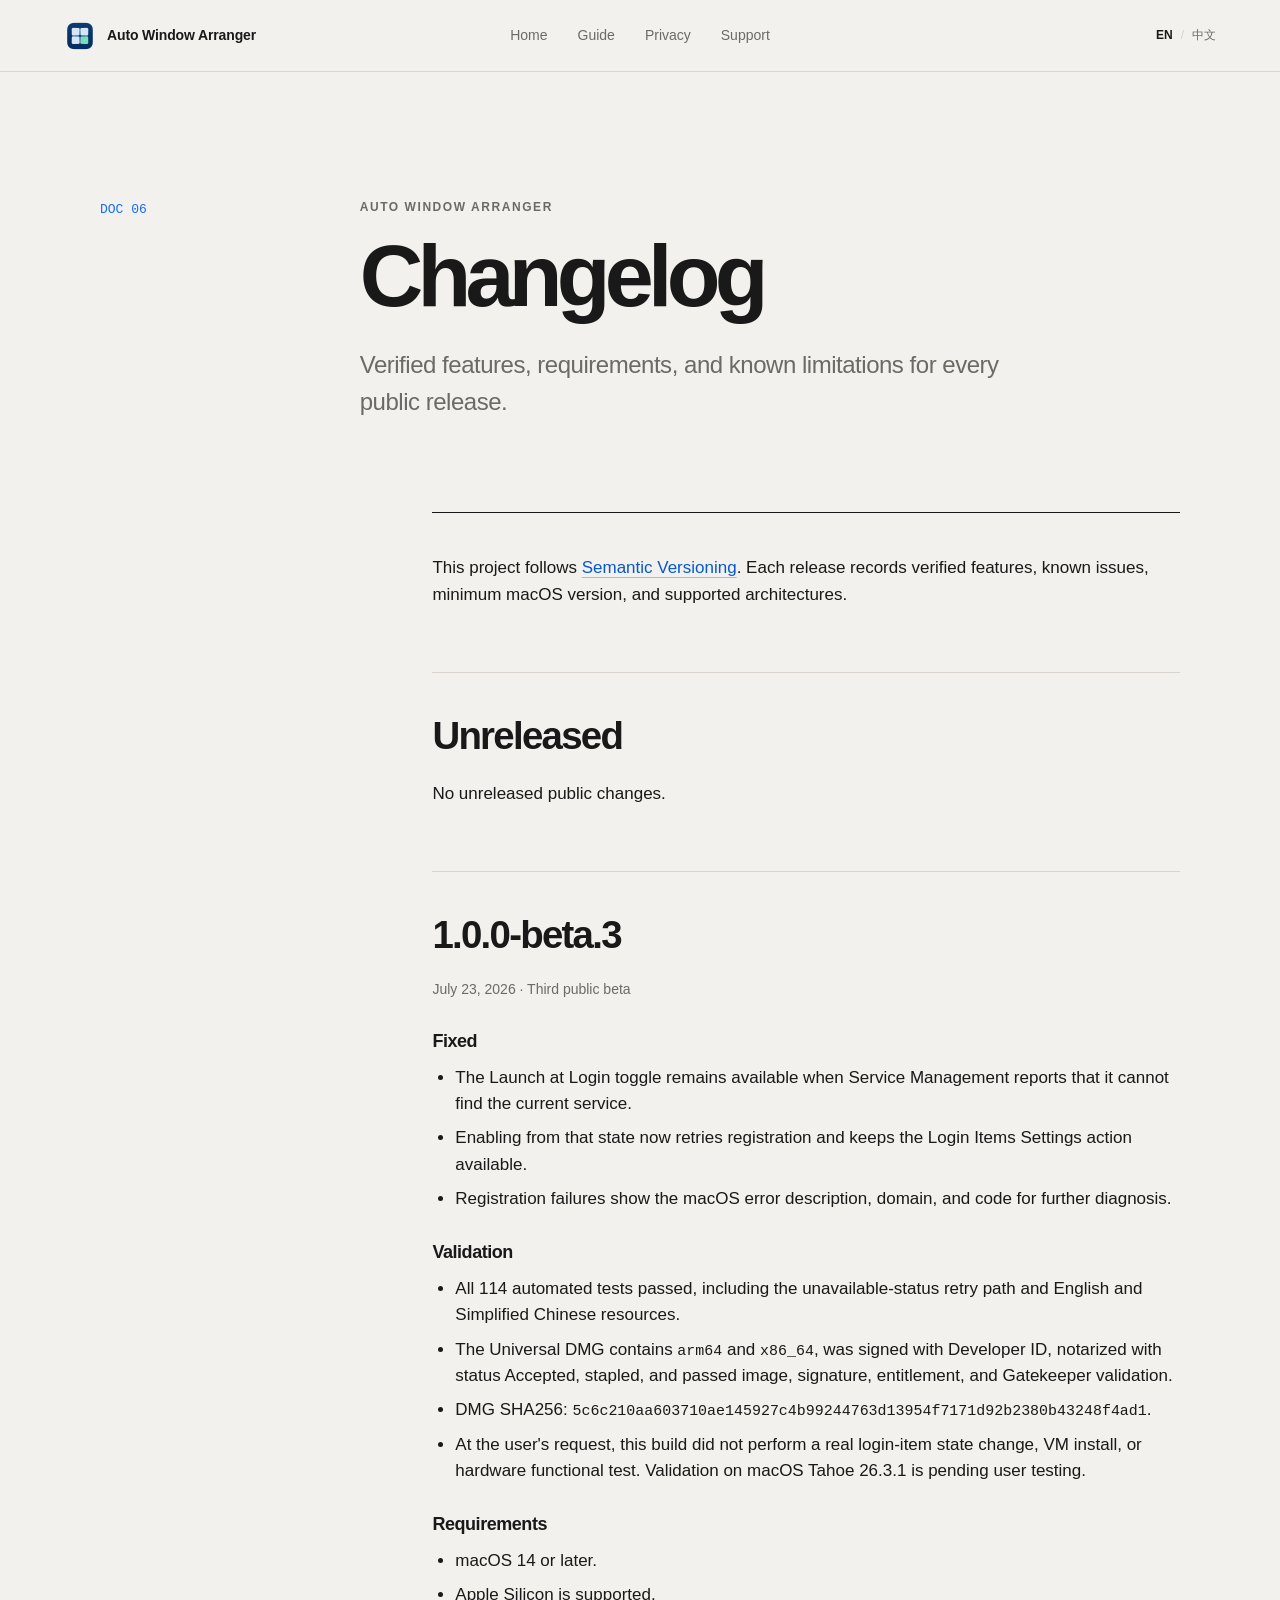
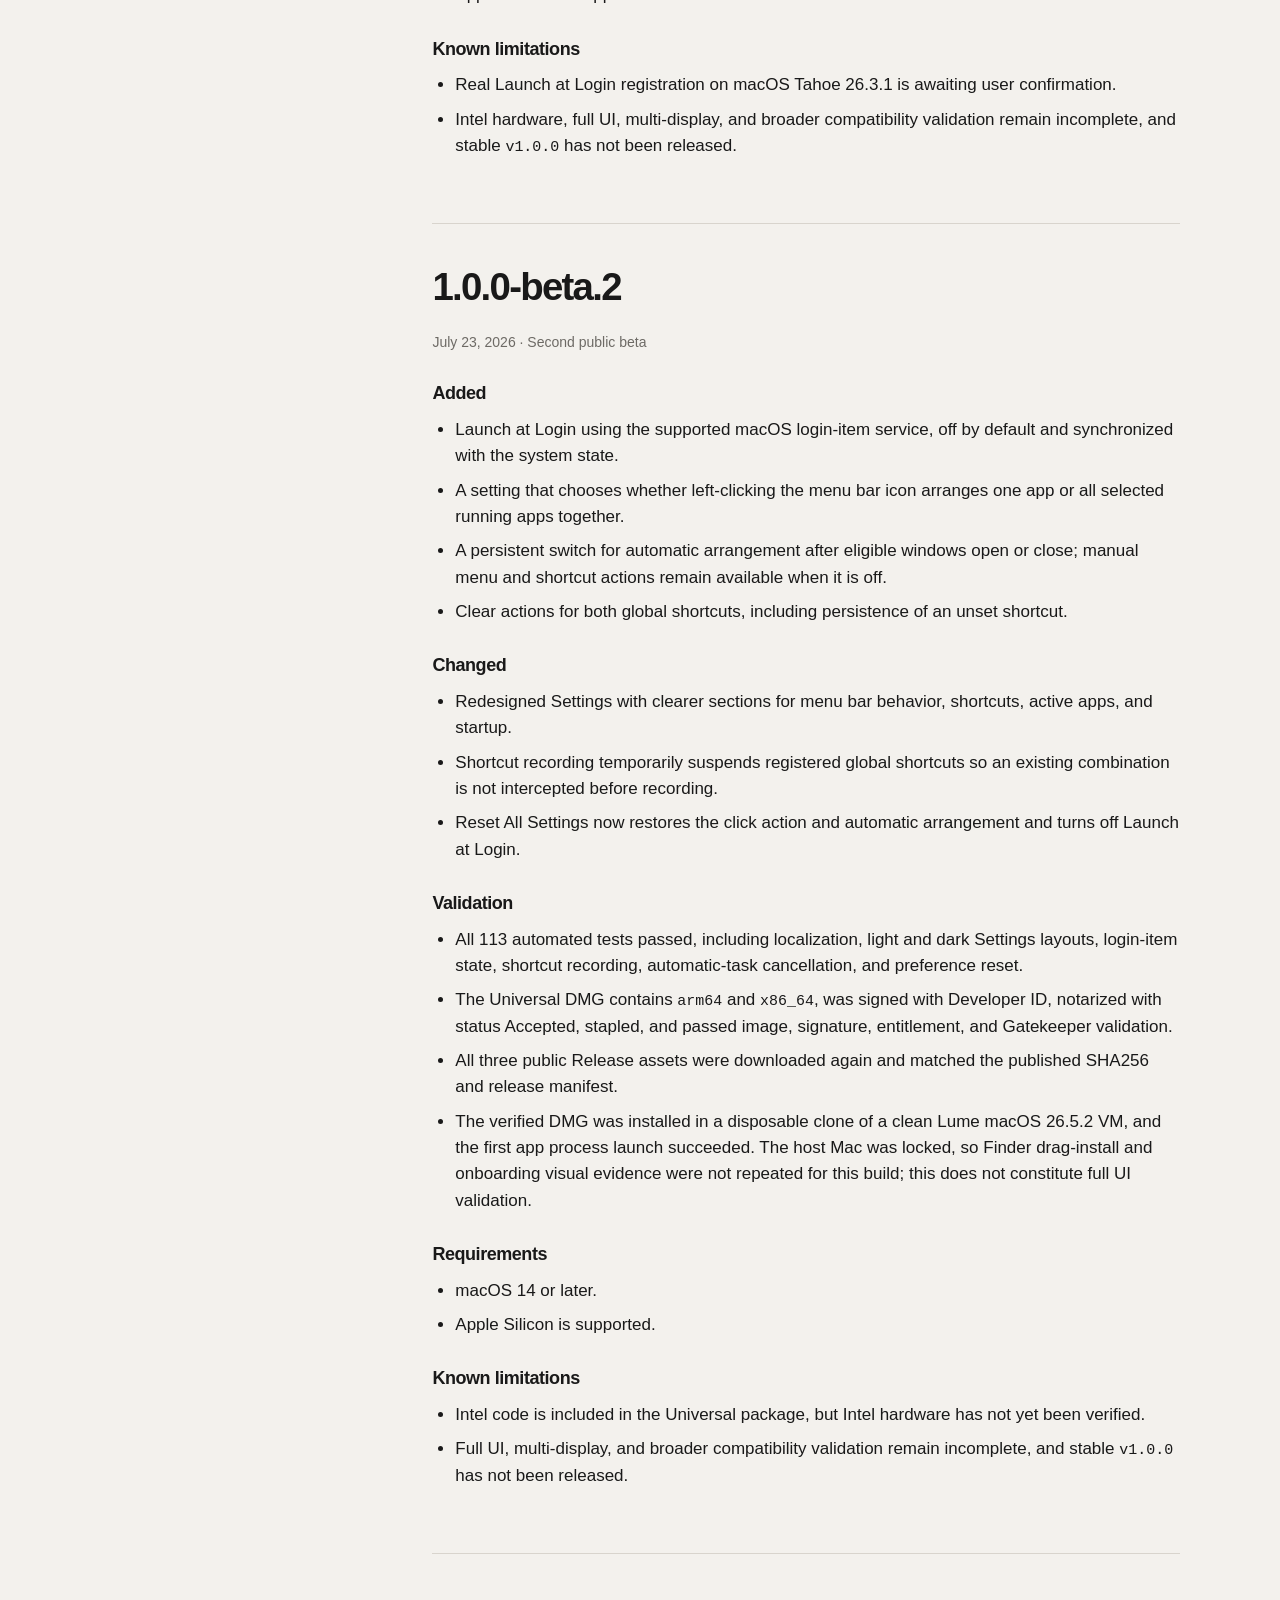
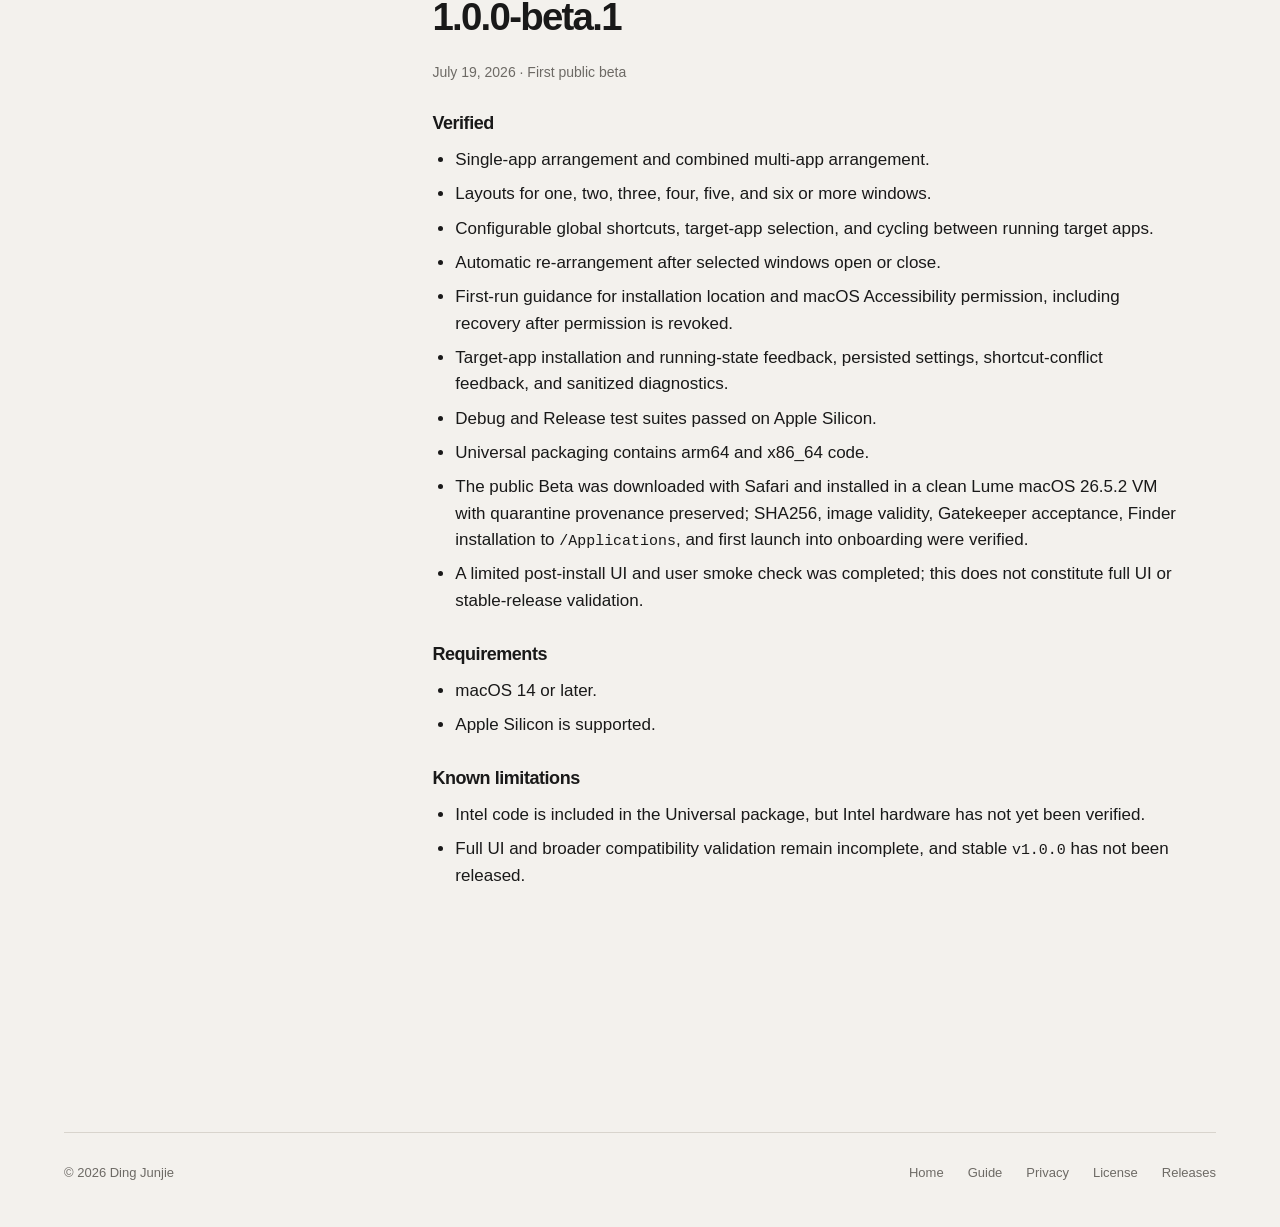
==== commit e3472c92: "Publish 1.0.0 beta 3 documentation" ====
--- a/changelog.html
+++ b/changelog.html
@@ -25,6 +25,16 @@
         <section><p>This project follows <a href="https://semver.org/">Semantic Versioning</a>. Each release records verified features, known issues, minimum macOS version, and supported architectures.</p></section>
         <section><h2>Unreleased</h2><p>No unreleased public changes.</p></section>
         <section>
+          <h2>1.0.0-beta.3</h2>
+          <p class="document-meta">July 23, 2026 · Third public beta</p>
+          <h3>Fixed</h3>
+          <ul><li>The Launch at Login toggle remains available when Service Management reports that it cannot find the current service.</li><li>Enabling from that state now retries registration and keeps the Login Items Settings action available.</li><li>Registration failures show the macOS error description, domain, and code for further diagnosis.</li></ul>
+          <h3>Validation</h3>
+          <ul><li>All 114 automated tests passed, including the unavailable-status retry path and English and Simplified Chinese resources.</li><li>The Universal DMG contains <code>arm64</code> and <code>x86_64</code>, was signed with Developer ID, notarized with status Accepted, stapled, and passed image, signature, entitlement, and Gatekeeper validation.</li><li>DMG SHA256: <code>5c6c210aa603710ae145927c4b99244763d13954f7171d92b2380b43248f4ad1</code>.</li><li>At the user's request, this build did not perform a real login-item state change, VM install, or hardware functional test. Validation on macOS Tahoe 26.3.1 is pending user testing.</li></ul>
+          <h3>Requirements</h3><ul><li>macOS 14 or later.</li><li>Apple Silicon is supported.</li></ul>
+          <h3>Known limitations</h3><ul><li>Real Launch at Login registration on macOS Tahoe 26.3.1 is awaiting user confirmation.</li><li>Intel hardware, full UI, multi-display, and broader compatibility validation remain incomplete, and stable <code>v1.0.0</code> has not been released.</li></ul>
+        </section>
+        <section>
           <h2>1.0.0-beta.2</h2>
           <p class="document-meta">July 23, 2026 · Second public beta</p>
           <h3>Added</h3>
@@ -49,6 +59,16 @@
       <article class="document-content" data-language="zh" lang="zh-CN">
         <section><p>本项目采用<a href="https://semver.org/">语义化版本</a>。每个版本记录已验证功能、已知问题、最低 macOS 版本和支持架构。</p></section>
         <section><h2>尚未发布</h2><p>暂无尚未发布的公开变更。</p></section>
+        <section>
+          <h2>1.0.0-beta.3</h2>
+          <p class="document-meta">2026 年 7 月 23 日 · 第三个公开 Beta</p>
+          <h3>修复</h3>
+          <ul><li>Service Management 无法找到当前服务时，不再禁用“登录时启动”开关。</li><li>用户可从该状态重新尝试注册，并继续使用“打开登录项设置”入口。</li><li>注册失败时显示 macOS 错误说明、错误域和错误代码，便于继续定位。</li></ul>
+          <h3>验证</h3>
+          <ul><li>114 项自动测试全部通过，包括状态不可用时的重试路径，以及英文和简体中文资源。</li><li>Universal DMG 包含 <code>arm64</code> 和 <code>x86_64</code>，已使用 Developer ID 签名，公证状态为 Accepted，完成 staple，并通过映像、签名、entitlements 和 Gatekeeper 验证。</li><li>DMG SHA256：<code>5c6c210aa603710ae145927c4b99244763d13954f7171d92b2380b43248f4ad1</code>。</li><li>按用户要求，本版本没有执行真实登录项切换、VM 安装或真机功能测试；等待用户在 macOS Tahoe 26.3.1 上验证。</li></ul>
+          <h3>系统要求</h3><ul><li>macOS 14 或更高版本。</li><li>支持 Apple Silicon。</li></ul>
+          <h3>已知限制</h3><ul><li>macOS Tahoe 26.3.1 上的真实“登录时启动”注册结果等待用户确认。</li><li>Intel 真机、完整 UI、多显示器和更广兼容性场景仍未全部验证，stable <code>v1.0.0</code> 尚未发布。</li></ul>
+        </section>
         <section>
           <h2>1.0.0-beta.2</h2>
           <p class="document-meta">2026 年 7 月 23 日 · 第二个公开 Beta</p>
